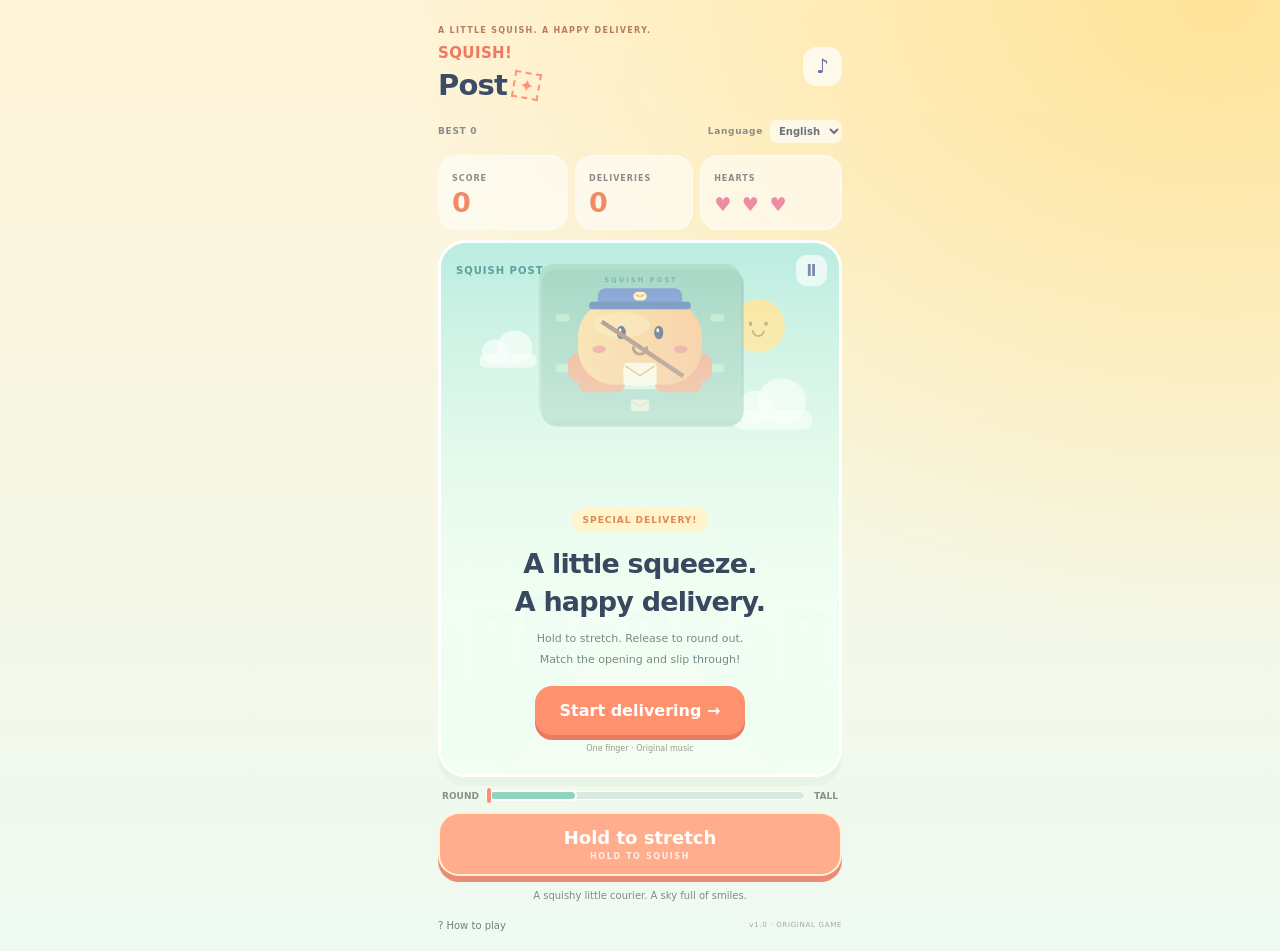
==== index.html @ 7a9efe10 "Create Squish Post with shape matching, original music and mobile controls" ====
<!doctype html><html lang="ja"><meta charset="utf-8"><meta name="viewport" content="width=device-width,initial-scale=1,viewport-fit=cover"><meta name="theme-color" content="#fff4d8"><title>ぷにっと！すきま便 · SQUISH POST</title><link rel="stylesheet" href="style.css?v=1"><body><main><header><div><span class="eyebrow">A LITTLE SQUISH. A HAPPY DELIVERY.</span><h1><small data-t="prefix">ぷにっと！</small><span data-t="title">すきま便</span><span class="stamp">✦</span></h1></div><button id="settings" class="round" aria-label="音の設定 / Sound settings">♪</button></header><div class="utility"><span id="best">BEST 0</span><label>Language <select id="language" aria-label="Language"><option value="ja">日本語</option><option value="en">English</option></select></label></div><section class="hud"><div><small>SCORE</small><strong id="score">0</strong></div><div><small data-t="delivery">おとどけ</small><strong id="delivered">0<em>便</em></strong></div><div><small data-t="hearts">げんき</small><strong id="hearts" class="hearts">♥ ♥ ♥</strong></div></section><section class="stage"><canvas id="game" width="720" height="960" aria-label="長押しで細長く、離すと丸くなる配達員。穴の形に合わせましょう。 / Hold to stretch, release to round out. Match the opening."></canvas><div class="stage-top"><span id="gateLabel">SQUISH POST</span><button id="pause" class="round" aria-label="一時停止 / Pause">Ⅱ</button></div><div id="callout" role="status"></div><div id="welcome"><span class="pill">SPECIAL DELIVERY!</span><h2 data-t="intro">ぷにっと通って、<br>おとどけ！</h2><p data-t="introText">押すと、のっぽ。離すと、まんまる。<br>穴の形に合わせて、ぷにっと通ろう！</p><button id="start" class="primary" data-t="start">しゅっぱつ →</button><small data-t="note">長押しと離すだけ · 音楽つき</small></div></section><div class="meter-wrap"><span data-t="round">まるい</span><div id="meter"><i id="fitRange"></i><b id="needle"></b></div><span data-t="tall">のっぽ</span></div><button id="hold" class="hold" disabled><span id="holdLabel">長押しで、のび〜る</span><small>HOLD TO SQUISH</small></button><p id="hint" role="status"></p><footer><button id="help" data-t="help">? あそび方</button><span>v1.0 · ORIGINAL GAME</span></footer></main><dialog id="dialog"><div id="content"></div><button id="close" class="primary">つづける</button></dialog><script src="engine.js?v=1"></script><script src="music.js?v=1"></script><script src="game.js?v=1"></script></body></html>
---- style.css ----
:root{font-family:ui-rounded,"Hiragino Maru Gothic ProN","Yu Gothic",system-ui,sans-serif;color:#38485e;background:#fff4d8;font-synthesis:none}*{box-sizing:border-box}body{margin:0;background:radial-gradient(ellipse at 95% 0,#ffe499,transparent 48%),linear-gradient(#fff4d8,#eefaf2);min-height:100svh}button,select{font:inherit}button{cursor:pointer;-webkit-tap-highlight-color:transparent}button:focus-visible,select:focus-visible{outline:3px solid #6863df;outline-offset:4px}button:disabled{cursor:default}main{max-width:440px;margin:auto;padding:18px 18px max(12px,env(safe-area-inset-bottom))}header{display:flex;justify-content:space-between;align-items:center;gap:8px}.eyebrow{font-size:8px;font-weight:800;letter-spacing:1.3px;color:#b67e5e}h1{font-size:29px;line-height:1.2;margin:7px 0 12px;letter-spacing:-.8px;display:flex;align-items:center;gap:6px;flex-wrap:wrap}h1 small{display:block;width:100%;font-size:15px;letter-spacing:.4px;color:#ef785f}h1 span[data-t=title]{color:#3d4c66}.stamp{display:inline-grid;place-content:center;border:2px dashed #ff9379;width:27px;height:27px;transform:rotate(10deg);font-size:18px;color:#ff9379}.round{border:0;background:#ffffffb8;width:39px;height:39px;border-radius:14px;color:#65719e;font-weight:900;font-size:20px}.utility{display:flex;align-items:center;justify-content:space-between;font-size:9px;font-weight:800;color:#8a8c8c;letter-spacing:.7px;margin:5px 0 12px}.utility label{display:flex;align-items:center;gap:7px}select{border:0;background:#ffffff9e;border-radius:7px;color:#6d7181;padding:5px;font-size:10px}.hud{display:grid;grid-template-columns:1.1fr 1fr 1.2fr;gap:7px;margin-bottom:10px}.hud>div{border:2px solid #fffaf0;border-radius:18px;background:#ffffff8c;padding:9px 12px}.hud small{font-size:8px;font-weight:900;letter-spacing:1px;color:#8c8b89}.hud strong{display:block;font-size:27px;line-height:1.2;margin-top:2px;color:#f08b66}.hud em{font-size:10px;font-style:normal;margin-left:4px}.hud .hearts{font-size:19px;color:#ee8ca2;margin-top:8px;letter-spacing:2px}.stage{position:relative;border:3px solid #fff;border-radius:28px;overflow:hidden;box-shadow:0 9px 0 #c2e4d73b;isolation:isolate}canvas{display:block;width:100%;height:auto;aspect-ratio:360/480;touch-action:none;user-select:none;-webkit-user-select:none}.stage-top{position:absolute;inset:12px 12px auto 15px;display:flex;align-items:center;justify-content:space-between;pointer-events:none}.stage-top>button{pointer-events:auto;width:31px;height:31px;border-radius:11px;font-size:15px}#gateLabel{font-size:10px;font-weight:900;letter-spacing:1px;color:#3c8d89;max-width:78%}#welcome{position:absolute;inset:0;background:linear-gradient(#d8f8ed20,#f3fff5ef 72%);display:flex;flex-direction:column;justify-content:flex-end;align-items:center;text-align:center;padding:20px 14px 21px}.pill{font-size:9px;font-weight:900;letter-spacing:1px;padding:7px 11px;border-radius:20px;color:#e28655;background:#fff4ca}h2{font-size:27px;line-height:1.4;letter-spacing:-.8px;margin:13px 0 8px}#welcome p{font-size:11px;line-height:1.9;margin:0 0 15px;color:#758b89}#welcome small{font-size:8px;margin-top:9px;color:#9a9b8a}.primary{border:0;background:#ff916f;box-shadow:0 5px 0 #e67c63;color:white;font-weight:900;padding:15px 25px;border-radius:17px;min-height:48px}.primary:active{transform:translateY(2px);box-shadow:0 3px 0 #e67c63}#callout{position:absolute;inset:75px 0 auto;text-align:center;font-size:24px;line-height:1.3;color:#ef785f;font-weight:950;text-shadow:0 2px white;pointer-events:none;opacity:0}#callout small{display:block;font-size:11px;letter-spacing:1px;margin-top:5px}.meter-wrap{display:flex;gap:9px;align-items:center;margin:14px 4px 11px;font-size:9px;font-weight:800;color:#849389}#meter{position:relative;height:9px;flex:1;border-radius:10px;background:#d9e9df;border:1px solid white}#fitRange{position:absolute;inset:-2px auto -2px 0;width:28%;border:2px solid white;border-radius:8px;background:#8ed4bf}#needle{position:absolute;top:-5px;width:6px;height:17px;background:#ff8e76;border:1px solid white;border-radius:4px;left:0;transform:translateX(-50%)}.hold{border:2px solid #fff4db;background:#ffad8d;color:#fff;box-shadow:0 6px 0 #ed8b74;display:block;width:100%;min-height:64px;padding:10px;border-radius:21px;font-size:18px;font-weight:900;touch-action:none;user-select:none;-webkit-user-select:none;-webkit-touch-callout:none}.hold small{display:block;font-size:8px;letter-spacing:1.6px;margin-top:4px;opacity:.8}.hold.pressed{background:#948de4;box-shadow:0 3px 0 #7972bf;transform:translateY(3px)}.hold.fit{background:#69bfa8;box-shadow:0 6px 0 #4eaa93}#hint{text-align:center;font-size:10px;line-height:1.6;color:#7e8c84;min-height:17px;margin:12px 0 7px}footer{display:flex;align-items:center;justify-content:space-between;color:#a6a89a;font-size:7px;letter-spacing:.7px}footer button{background:none;border:0;padding:8px 0;color:#70817d;font-size:10px}dialog{border:3px solid white;border-radius:27px;background:#fff7df;padding:25px;max-width:min(90vw,370px);color:#43536b;text-align:center;box-shadow:0 20px 70px #43536b44}dialog::backdrop{background:#52766d55;backdrop-filter:blur(5px)}dialog h2{font-size:24px}dialog p{font-size:12px;line-height:1.9}.setting{display:flex;justify-content:space-between;align-items:center;font-size:14px;font-weight:800;padding:15px 2px}.setting input{width:23px;height:23px;accent-color:#ff916f}.result-score{font-size:68px;font-weight:950;color:#f28c66;line-height:1.2}.result-grid{display:flex;gap:10px;justify-content:center;margin:16px 0 22px;font-size:10px;color:#7e8c84}.result-grid strong{display:block;font-size:23px;color:#6da99f}dialog>.primary{width:100%;margin-top:10px}[hidden]{display:none!important}@media(max-height:820px) and (orientation:portrait){main{padding-top:12px}.eyebrow{font-size:7px}h1{font-size:25px;margin:4px 0 8px}h1 small{font-size:12px}.utility{margin-bottom:8px}.hud>div{padding:7px 11px}.hud strong{font-size:24px}.stage{width:min(100%,calc((100svh - 385px)*360/480));margin-inline:auto}#welcome{padding:12px}#welcome h2{font-size:22px;margin:9px 0}#welcome p{font-size:10px;margin-bottom:11px}#welcome .primary{padding:12px 18px;font-size:12px}.pill{font-size:7px;padding:5px 8px}.meter-wrap{margin:11px 4px 9px}.hold{min-height:59px;font-size:16px}}@media(max-height:650px) and (orientation:portrait){.stage{width:min(100%,calc((100svh - 350px)*360/480))}.hud{margin-bottom:7px}.hud>div{padding:5px 10px}.hud strong{font-size:21px}#welcome .pill,#welcome small{display:none}#welcome h2{font-size:18px;margin:5px}#welcome p{font-size:8px;margin-bottom:8px}.hold{min-height:53px}#hint{margin:10px 0 2px}.stage-top{inset:7px}#gateLabel{font-size:8px}}@media(prefers-reduced-motion:reduce){*{scroll-behavior:auto!important}}

@media(max-height:820px) and (orientation:portrait){#welcome .pill{display:none}}

@media(max-height:650px) and (orientation:portrait){.eyebrow{display:none}main{padding-top:9px}h1{font-size:22px;margin:3px 0 7px}h1 small{font-size:11px}.utility{margin:3px 0 7px}.hud .hearts{font-size:14px;letter-spacing:0;margin-top:6px}.stage{width:min(100%,calc((100svh - 320px)*360/480))}#welcome h2{font-size:15px;line-height:1.4}#welcome .primary{font-size:11px;padding:10px 12px;min-height:40px}#welcome p{font-size:8px;line-height:1.6}.stage-top #gateLabel{font-size:7px}.stage:has(#welcome:not([hidden])) #gateLabel{visibility:hidden}}
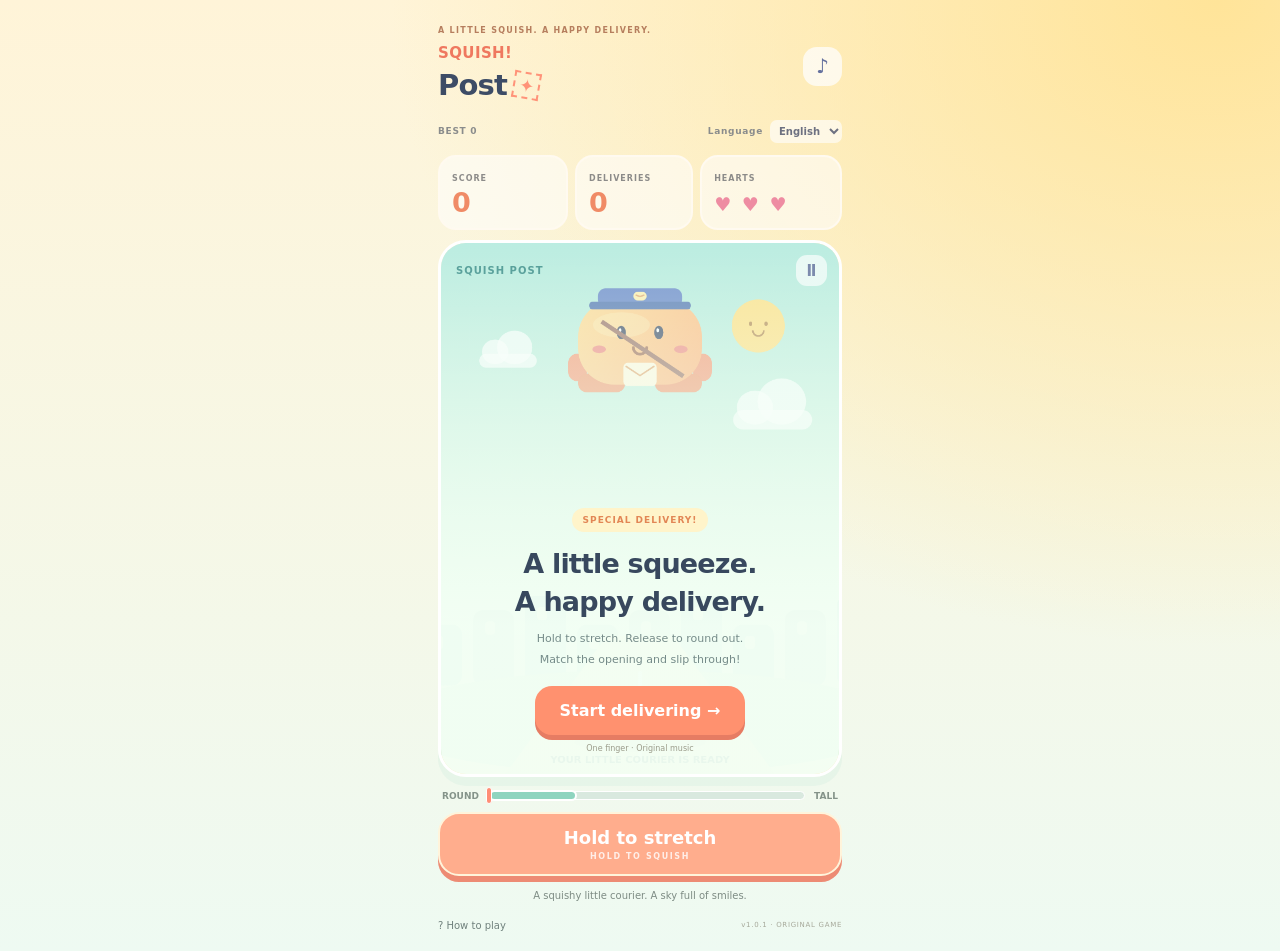
==== commit a2c6c5a9: "Make openings clear and separate from the courier" ====
--- a/index.html
+++ b/index.html
@@ -1 +1 @@
-<!doctype html><html lang="ja"><meta charset="utf-8"><meta name="viewport" content="width=device-width,initial-scale=1,viewport-fit=cover"><meta name="theme-color" content="#fff4d8"><title>ぷにっと！すきま便 · SQUISH POST</title><link rel="stylesheet" href="style.css?v=1"><body><main><header><div><span class="eyebrow">A LITTLE SQUISH. A HAPPY DELIVERY.</span><h1><small data-t="prefix">ぷにっと！</small><span data-t="title">すきま便</span><span class="stamp">✦</span></h1></div><button id="settings" class="round" aria-label="音の設定 / Sound settings">♪</button></header><div class="utility"><span id="best">BEST 0</span><label>Language <select id="language" aria-label="Language"><option value="ja">日本語</option><option value="en">English</option></select></label></div><section class="hud"><div><small>SCORE</small><strong id="score">0</strong></div><div><small data-t="delivery">おとどけ</small><strong id="delivered">0<em>便</em></strong></div><div><small data-t="hearts">げんき</small><strong id="hearts" class="hearts">♥ ♥ ♥</strong></div></section><section class="stage"><canvas id="game" width="720" height="960" aria-label="長押しで細長く、離すと丸くなる配達員。穴の形に合わせましょう。 / Hold to stretch, release to round out. Match the opening."></canvas><div class="stage-top"><span id="gateLabel">SQUISH POST</span><button id="pause" class="round" aria-label="一時停止 / Pause">Ⅱ</button></div><div id="callout" role="status"></div><div id="welcome"><span class="pill">SPECIAL DELIVERY!</span><h2 data-t="intro">ぷにっと通って、<br>おとどけ！</h2><p data-t="introText">押すと、のっぽ。離すと、まんまる。<br>穴の形に合わせて、ぷにっと通ろう！</p><button id="start" class="primary" data-t="start">しゅっぱつ →</button><small data-t="note">長押しと離すだけ · 音楽つき</small></div></section><div class="meter-wrap"><span data-t="round">まるい</span><div id="meter"><i id="fitRange"></i><b id="needle"></b></div><span data-t="tall">のっぽ</span></div><button id="hold" class="hold" disabled><span id="holdLabel">長押しで、のび〜る</span><small>HOLD TO SQUISH</small></button><p id="hint" role="status"></p><footer><button id="help" data-t="help">? あそび方</button><span>v1.0 · ORIGINAL GAME</span></footer></main><dialog id="dialog"><div id="content"></div><button id="close" class="primary">つづける</button></dialog><script src="engine.js?v=1"></script><script src="music.js?v=1"></script><script src="game.js?v=1"></script></body></html>
+<!doctype html><html lang="ja"><meta charset="utf-8"><meta name="viewport" content="width=device-width,initial-scale=1,viewport-fit=cover"><meta name="theme-color" content="#fff4d8"><title>ぷにっと！すきま便 · SQUISH POST</title><link rel="stylesheet" href="style.css?v=1.0.1"><body><main><header><div><span class="eyebrow">A LITTLE SQUISH. A HAPPY DELIVERY.</span><h1><small data-t="prefix">ぷにっと！</small><span data-t="title">すきま便</span><span class="stamp">✦</span></h1></div><button id="settings" class="round" aria-label="音の設定 / Sound settings">♪</button></header><div class="utility"><span id="best">BEST 0</span><label>Language <select id="language" aria-label="Language"><option value="ja">日本語</option><option value="en">English</option></select></label></div><section class="hud"><div><small>SCORE</small><strong id="score">0</strong></div><div><small data-t="delivery">おとどけ</small><strong id="delivered">0<em>便</em></strong></div><div><small data-t="hearts">げんき</small><strong id="hearts" class="hearts">♥ ♥ ♥</strong></div></section><section class="stage"><canvas id="game" width="720" height="960" aria-label="長押しで細長く、離すと丸くなる配達員。穴の形に合わせましょう。 / Hold to stretch, release to round out. Match the opening."></canvas><div class="stage-top"><span id="gateLabel">SQUISH POST</span><button id="pause" class="round" aria-label="一時停止 / Pause">Ⅱ</button></div><div id="callout" role="status"></div><div id="welcome"><span class="pill">SPECIAL DELIVERY!</span><h2 data-t="intro">ぷにっと通って、<br>おとどけ！</h2><p data-t="introText">押すと、のっぽ。離すと、まんまる。<br>穴の形に合わせて、ぷにっと通ろう！</p><button id="start" class="primary" data-t="start">しゅっぱつ →</button><small data-t="note">長押しと離すだけ · 音楽つき</small></div></section><div class="meter-wrap"><span data-t="round">まるい</span><div id="meter"><i id="fitRange"></i><b id="needle"></b></div><span data-t="tall">のっぽ</span></div><button id="hold" class="hold" disabled><span id="holdLabel">長押しで、のび〜る</span><small>HOLD TO SQUISH</small></button><p id="hint" role="status"></p><footer><button id="help" data-t="help">? あそび方</button><span>v1.0.1 · ORIGINAL GAME</span></footer></main><dialog id="dialog"><div id="content"></div><button id="close" class="primary">つづける</button></dialog><script src="engine.js?v=1.0.1"></script><script src="music.js?v=1.0.1"></script><script src="game.js?v=1.0.1"></script></body></html>
--- a/style.css
+++ b/style.css
@@ -3,3 +3,6 @@
 @media(max-height:820px) and (orientation:portrait){#welcome .pill{display:none}}
 
 @media(max-height:650px) and (orientation:portrait){.eyebrow{display:none}main{padding-top:9px}h1{font-size:22px;margin:3px 0 7px}h1 small{font-size:11px}.utility{margin:3px 0 7px}.hud .hearts{font-size:14px;letter-spacing:0;margin-top:6px}.stage{width:min(100%,calc((100svh - 320px)*360/480))}#welcome h2{font-size:15px;line-height:1.4}#welcome .primary{font-size:11px;padding:10px 12px;min-height:40px}#welcome p{font-size:8px;line-height:1.6}.stage-top #gateLabel{font-size:7px}.stage:has(#welcome:not([hidden])) #gateLabel{visibility:hidden}}
+
+#callout{inset:auto 0 137px;font-size:18px}#callout small{font-size:9px}
+@media(max-height:650px) and (orientation:portrait){.stage-top{inset:7px 7px auto}}
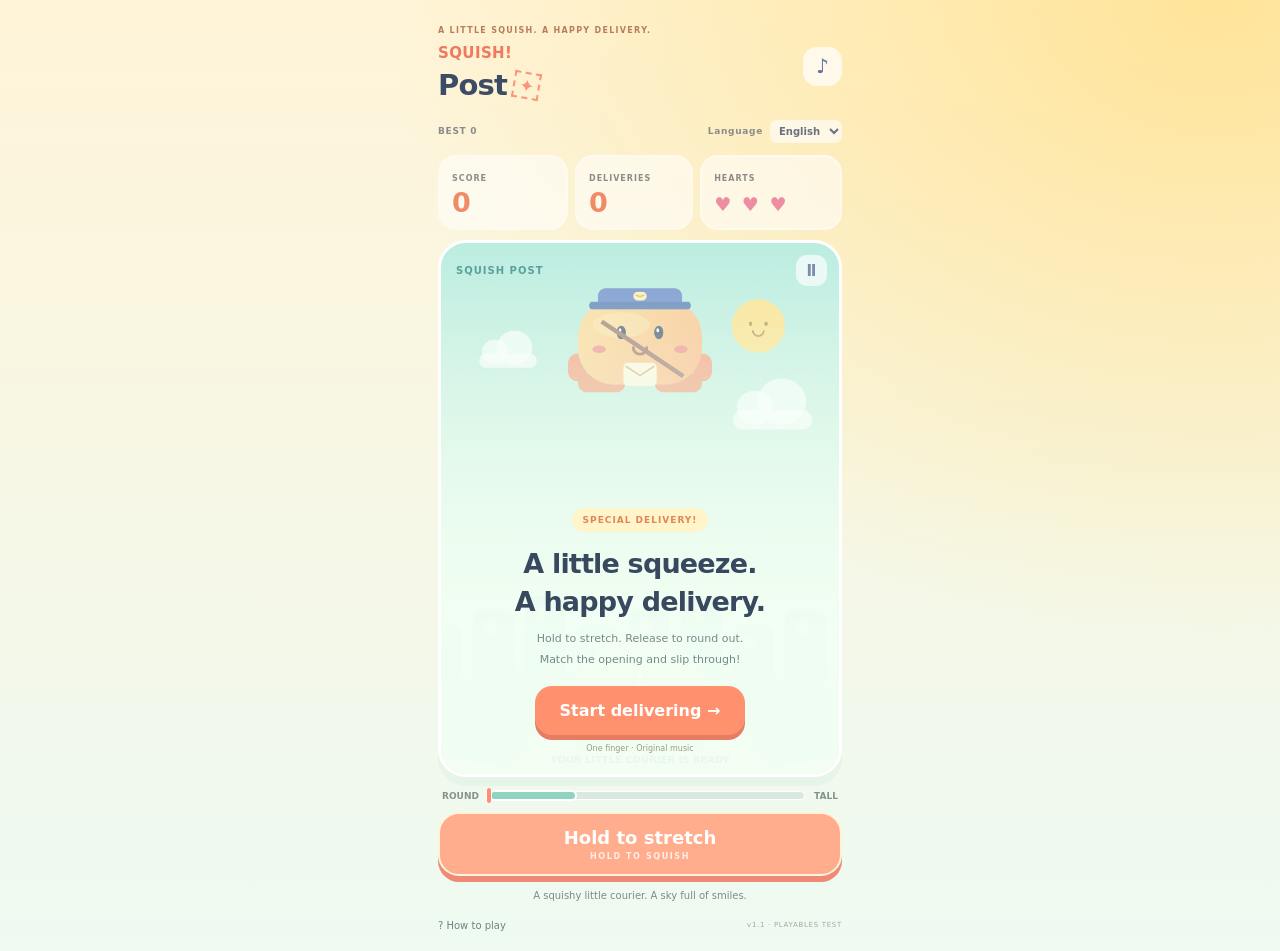
==== commit 1c881e0c: "Prepare Squish Post v1.1 for YouTube Playables" ====
--- a/index.html
+++ b/index.html
@@ -1 +1 @@
-<!doctype html><html lang="ja"><meta charset="utf-8"><meta name="viewport" content="width=device-width,initial-scale=1,viewport-fit=cover"><meta name="theme-color" content="#fff4d8"><title>ぷにっと！すきま便 · SQUISH POST</title><link rel="stylesheet" href="style.css?v=1.0.1"><body><main><header><div><span class="eyebrow">A LITTLE SQUISH. A HAPPY DELIVERY.</span><h1><small data-t="prefix">ぷにっと！</small><span data-t="title">すきま便</span><span class="stamp">✦</span></h1></div><button id="settings" class="round" aria-label="音の設定 / Sound settings">♪</button></header><div class="utility"><span id="best">BEST 0</span><label>Language <select id="language" aria-label="Language"><option value="ja">日本語</option><option value="en">English</option></select></label></div><section class="hud"><div><small>SCORE</small><strong id="score">0</strong></div><div><small data-t="delivery">おとどけ</small><strong id="delivered">0<em>便</em></strong></div><div><small data-t="hearts">げんき</small><strong id="hearts" class="hearts">♥ ♥ ♥</strong></div></section><section class="stage"><canvas id="game" width="720" height="960" aria-label="長押しで細長く、離すと丸くなる配達員。穴の形に合わせましょう。 / Hold to stretch, release to round out. Match the opening."></canvas><div class="stage-top"><span id="gateLabel">SQUISH POST</span><button id="pause" class="round" aria-label="一時停止 / Pause">Ⅱ</button></div><div id="callout" role="status"></div><div id="welcome"><span class="pill">SPECIAL DELIVERY!</span><h2 data-t="intro">ぷにっと通って、<br>おとどけ！</h2><p data-t="introText">押すと、のっぽ。離すと、まんまる。<br>穴の形に合わせて、ぷにっと通ろう！</p><button id="start" class="primary" data-t="start">しゅっぱつ →</button><small data-t="note">長押しと離すだけ · 音楽つき</small></div></section><div class="meter-wrap"><span data-t="round">まるい</span><div id="meter"><i id="fitRange"></i><b id="needle"></b></div><span data-t="tall">のっぽ</span></div><button id="hold" class="hold" disabled><span id="holdLabel">長押しで、のび〜る</span><small>HOLD TO SQUISH</small></button><p id="hint" role="status"></p><footer><button id="help" data-t="help">? あそび方</button><span>v1.0.1 · ORIGINAL GAME</span></footer></main><dialog id="dialog"><div id="content"></div><button id="close" class="primary">つづける</button></dialog><script src="engine.js?v=1.0.1"></script><script src="music.js?v=1.0.1"></script><script src="game.js?v=1.0.1"></script></body></html>
+<!doctype html><html lang="ja"><meta charset="utf-8"><meta name="viewport" content="width=device-width,initial-scale=1,viewport-fit=cover"><meta name="theme-color" content="#fff4d8"><title>ぷにっと！すきま便 · SQUISH POST</title><link rel="stylesheet" href="style.css?v=sdk1"><body><section id="startup" role="status"><h2>SQUISH POST</h2><p id="loadText">配達を準備しています… / Loading…</p><button id="retryLoad" hidden>Retry</button></section><main inert><header><div><span class="eyebrow">A LITTLE SQUISH. A HAPPY DELIVERY.</span><h1><small data-t="prefix">ぷにっと！</small><span data-t="title">すきま便</span><span class="stamp">✦</span></h1></div><button id="settings" class="round" aria-label="音の設定 / Sound settings">♪</button></header><div class="utility"><span id="best">BEST 0</span><label>Language <select id="language" aria-label="Language"><option value="ja">日本語</option><option value="en">English</option></select></label></div><section class="hud"><div><small>SCORE</small><strong id="score">0</strong></div><div><small data-t="delivery">おとどけ</small><strong id="delivered">0<em>便</em></strong></div><div><small data-t="hearts">げんき</small><strong id="hearts" class="hearts">♥ ♥ ♥</strong></div></section><section class="stage"><canvas id="game" width="720" height="960" aria-label="長押しで細長く、離すと丸くなる配達員。穴の形に合わせましょう。 / Hold to stretch, release to round out. Match the opening."></canvas><div class="stage-top"><span id="gateLabel">SQUISH POST</span><button id="pause" class="round" aria-label="一時停止 / Pause">Ⅱ</button></div><div id="callout" role="status"></div><div id="welcome"><span class="pill">SPECIAL DELIVERY!</span><h2 data-t="intro">ぷにっと通って、<br>おとどけ！</h2><p data-t="introText">押すと、のっぽ。離すと、まんまる。<br>穴の形に合わせて、ぷにっと通ろう！</p><button id="start" class="primary" data-t="start">しゅっぱつ →</button><small data-t="note">長押しと離すだけ · 音楽つき</small></div></section><div class="meter-wrap"><span data-t="round">まるい</span><div id="meter"><i id="fitRange"></i><b id="needle"></b></div><span data-t="tall">のっぽ</span></div><button id="hold" class="hold" disabled><span id="holdLabel">長押しで、のび〜る</span><small>HOLD TO SQUISH</small></button><p id="hint" role="status"></p><footer><button id="help" data-t="help">? あそび方</button><span>v1.1 · PLAYABLES TEST</span></footer></main><dialog id="dialog"><div id="content"></div><button id="close" class="primary">つづける</button></dialog><script src="https://www.youtube.com/game_api/v1"></script><script src="host.js?v=sdk1"></script><script src="engine.js?v=sdk1"></script><script src="music.js?v=sdk1"></script><script src="game.js?v=sdk1"></script></body></html>
--- a/style.css
+++ b/style.css
@@ -6,3 +6,5 @@
 
 #callout{inset:auto 0 137px;font-size:18px}#callout small{font-size:9px}
 @media(max-height:650px) and (orientation:portrait){.stage-top{inset:7px 7px auto}}
+
+#startup{position:fixed;inset:0;z-index:40;background:#fff4d8;display:grid;place-content:center;text-align:center;padding:24px}#retryLoad{border:0;border-radius:16px;padding:16px;background:#ffad8d;font:inherit}
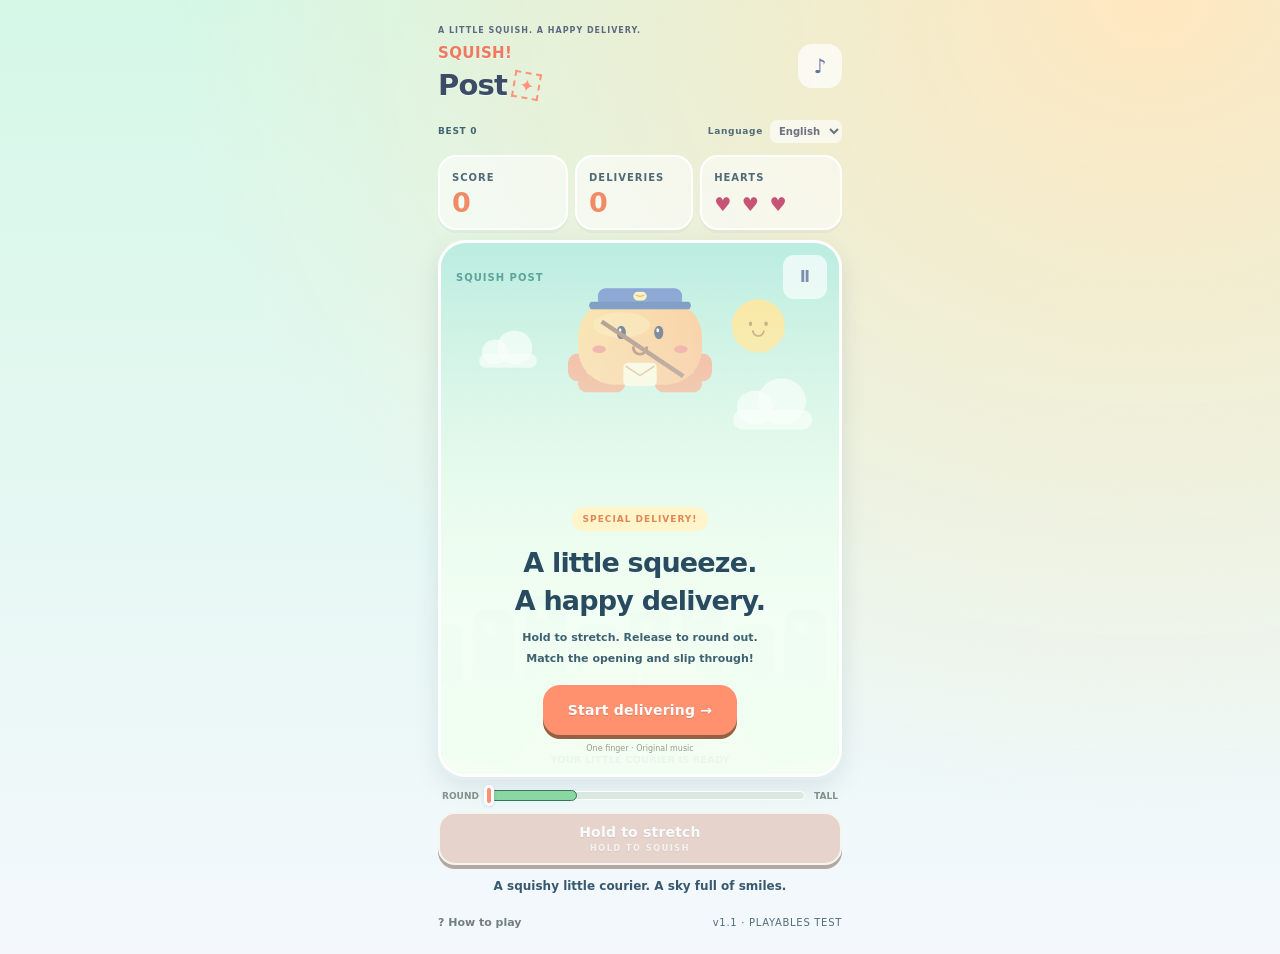
==== commit d02f1e27: "Improve touch clarity, visual guidance and replay goals" ====
--- a/index.html
+++ b/index.html
@@ -1 +1 @@
-<!doctype html><html lang="ja"><meta charset="utf-8"><meta name="viewport" content="width=device-width,initial-scale=1,viewport-fit=cover"><meta name="theme-color" content="#fff4d8"><title>ぷにっと！すきま便 · SQUISH POST</title><link rel="stylesheet" href="style.css?v=sdk1"><body><section id="startup" role="status"><h2>SQUISH POST</h2><p id="loadText">配達を準備しています… / Loading…</p><button id="retryLoad" hidden>Retry</button></section><main inert><header><div><span class="eyebrow">A LITTLE SQUISH. A HAPPY DELIVERY.</span><h1><small data-t="prefix">ぷにっと！</small><span data-t="title">すきま便</span><span class="stamp">✦</span></h1></div><button id="settings" class="round" aria-label="音の設定 / Sound settings">♪</button></header><div class="utility"><span id="best">BEST 0</span><label>Language <select id="language" aria-label="Language"><option value="ja">日本語</option><option value="en">English</option></select></label></div><section class="hud"><div><small>SCORE</small><strong id="score">0</strong></div><div><small data-t="delivery">おとどけ</small><strong id="delivered">0<em>便</em></strong></div><div><small data-t="hearts">げんき</small><strong id="hearts" class="hearts">♥ ♥ ♥</strong></div></section><section class="stage"><canvas id="game" width="720" height="960" aria-label="長押しで細長く、離すと丸くなる配達員。穴の形に合わせましょう。 / Hold to stretch, release to round out. Match the opening."></canvas><div class="stage-top"><span id="gateLabel">SQUISH POST</span><button id="pause" class="round" aria-label="一時停止 / Pause">Ⅱ</button></div><div id="callout" role="status"></div><div id="welcome"><span class="pill">SPECIAL DELIVERY!</span><h2 data-t="intro">ぷにっと通って、<br>おとどけ！</h2><p data-t="introText">押すと、のっぽ。離すと、まんまる。<br>穴の形に合わせて、ぷにっと通ろう！</p><button id="start" class="primary" data-t="start">しゅっぱつ →</button><small data-t="note">長押しと離すだけ · 音楽つき</small></div></section><div class="meter-wrap"><span data-t="round">まるい</span><div id="meter"><i id="fitRange"></i><b id="needle"></b></div><span data-t="tall">のっぽ</span></div><button id="hold" class="hold" disabled><span id="holdLabel">長押しで、のび〜る</span><small>HOLD TO SQUISH</small></button><p id="hint" role="status"></p><footer><button id="help" data-t="help">? あそび方</button><span>v1.1 · PLAYABLES TEST</span></footer></main><dialog id="dialog"><div id="content"></div><button id="close" class="primary">つづける</button></dialog><script src="https://www.youtube.com/game_api/v1"></script><script src="host.js?v=sdk1"></script><script src="engine.js?v=sdk1"></script><script src="music.js?v=sdk1"></script><script src="game.js?v=sdk1"></script></body></html>
+<!doctype html><html lang="ja"><meta charset="utf-8"><meta name="viewport" content="width=device-width,initial-scale=1,viewport-fit=cover"><meta name="theme-color" content="#fff4d8"><title>ぷにっと！すきま便 · SQUISH POST</title><link rel="stylesheet" href="style.css?v=sdk1"><link rel="stylesheet" href="quality.css?v=quality1"><body data-quality="1"><section id="startup" role="status"><h2>SQUISH POST</h2><p id="loadText">配達を準備しています… / Loading…</p><button id="retryLoad" hidden>Retry</button></section><main inert><header><div><span class="eyebrow">A LITTLE SQUISH. A HAPPY DELIVERY.</span><h1><small data-t="prefix">ぷにっと！</small><span data-t="title">すきま便</span><span class="stamp">✦</span></h1></div><button id="settings" class="round" aria-label="音の設定 / Sound settings">♪</button></header><div class="utility"><span id="best">BEST 0</span><label>Language <select id="language" aria-label="Language"><option value="ja">日本語</option><option value="en">English</option></select></label></div><section class="hud"><div><small>SCORE</small><strong id="score">0</strong></div><div><small data-t="delivery">おとどけ</small><strong id="delivered">0<em>便</em></strong></div><div><small data-t="hearts">げんき</small><strong id="hearts" class="hearts">♥ ♥ ♥</strong></div></section><section class="stage"><canvas id="game" width="720" height="960" aria-label="長押しで細長く、離すと丸くなる配達員。穴の形に合わせましょう。 / Hold to stretch, release to round out. Match the opening."></canvas><div class="stage-top"><span id="gateLabel">SQUISH POST</span><button id="pause" class="round" aria-label="一時停止 / Pause">Ⅱ</button></div><div id="callout" role="status"></div><div id="welcome"><span class="pill">SPECIAL DELIVERY!</span><h2 data-t="intro">ぷにっと通って、<br>おとどけ！</h2><p data-t="introText">押すと、のっぽ。離すと、まんまる。<br>穴の形に合わせて、ぷにっと通ろう！</p><button id="start" class="primary" data-t="start">しゅっぱつ →</button><small data-t="note">長押しと離すだけ · 音楽つき</small></div></section><div class="meter-wrap"><span data-t="round">まるい</span><div id="meter"><i id="fitRange"></i><b id="needle"></b></div><span data-t="tall">のっぽ</span></div><button id="hold" class="hold" disabled><span id="holdLabel">長押しで、のび〜る</span><small>HOLD TO SQUISH</small></button><p id="hint" role="status"></p><footer><button id="help" data-t="help">? あそび方</button><span>v1.1 · PLAYABLES TEST</span></footer></main><dialog id="dialog"><div id="content"></div><button id="close" class="primary">つづける</button></dialog><script src="https://www.youtube.com/game_api/v1"></script><script src="host.js?v=sdk1"></script><script src="engine.js?v=sdk1"></script><script src="music.js?v=sdk1"></script><script src="game.js?v=quality1"></script></body></html>
--- a/quality.css
+++ b/quality.css
@@ -0,0 +1,5 @@
+:root{--quality-accent:#b76b43;--quality-sky:#d5f8e7;--quality-warm:#ffe7c0}
+/* Quality pass: contrast, hierarchy, touch affordances. No new timers or SDK hooks. */
+body{background:radial-gradient(ellipse at 90% 0,var(--quality-warm),transparent 60%),linear-gradient(var(--quality-sky),#f4f8fd);color:#2d405a}main{filter:none}header h1,h1{color:#253e5a;text-shadow:0 1px #fff9}header{gap:12px}.eyebrow{color:#5c6980;font-weight:850;letter-spacing:1px}button,select{font-weight:750}button{transition:transform .1s,box-shadow .1s,filter .1s}button:not(:disabled):active{transform:translateY(2px) scale(.98);filter:brightness(.97)}button:focus-visible,select:focus-visible,input:focus-visible{outline:3px solid var(--quality-accent);outline-offset:3px}button:disabled{cursor:default;filter:saturate(.5);opacity:.55}button.primary,.primary,#jump,#drop,#hold,#bite,#walk{min-height:50px;font-size:14px;letter-spacing:.2px;border-radius:17px;box-shadow:0 4px 0 color-mix(in srgb,var(--quality-accent) 75%,#294151);text-shadow:0 1px #0002}#message,#hint,.hint,.instruction,.gesture-note{color:#385970;font-size:12px;line-height:1.55;font-weight:700}#message,#hint{font-variant-numeric:tabular-nums}.utility,.language-row,footer{color:#526b7b}footer{font-size:10px}footer button{min-height:40px;font-size:11px}dialog{border-color:#fff;background:#fffdf1;box-shadow:0 20px 70px #25385842}dialog h2{color:#2f465e}dialog p{color:#476174;line-height:1.75}.next-goal{padding:10px 13px;border:1px solid #d0dfda;border-radius:12px;background:#edf7eb;color:#325c52!important;font-size:13px!important;font-weight:800}.stage,#field,.board-wrap{box-shadow:0 10px 24px #3b657422,0 3px 0 #fff8}.stage,.field{border-color:#fff}.hud small,.scoreboard small,.stat small{color:#516a77;font-size:10px}.hud strong,.scoreboard strong{font-variant-numeric:tabular-nums}.controls button,[data-dir]{min-height:48px}#powerWord,#echoText,#gateText{color:#3a566b;font-weight:850}#power .sweet,#sweet{background:#ffdb5e;border:2px solid #b6811c}#sun{min-width:48px;min-height:48px}input[type=range]{min-height:42px;accent-color:var(--quality-accent)}.cell.can-place:not(.filled)::after{content:'';position:absolute;width:5px;height:5px;border-radius:50%;background:#365f9bb0;left:calc(50% - 2.5px);top:calc(50% - 2.5px);pointer-events:none}.cell{position:relative}.cell.preview{outline:2px solid #fff;outline-offset:-3px;filter:brightness(1.12)}.cell.line-hint{box-shadow:inset 0 0 0 3px #fff3aa,0 0 12px #ffce5a}.piece.selected{outline:3px solid #6077c8;outline-offset:2px}.piece.blocked{opacity:.6}#pace{font-size:10px;background:#244456eb;color:#fff8dc}#toast,#callout{font-weight:950}#welcome p,#coverText,#intro p{color:#3e6272;font-weight:650}#welcome h2,#coverTitle{color:#294b60}#needle{box-shadow:0 0 0 2px #fff,0 1px 5px #26394f66}#fitRange{background:#89d7a3;border:1px solid #367657}.hearts{color:#c65575!important}.hud>div,.scoreboard>div{border-color:#fff;box-shadow:0 3px 0 #7797a214}button.round,button.icon,#settings,#sound,#pause{min-height:44px;min-width:44px}#best,.best{color:#426475;font-weight:850}
+@media(max-height:650px) and (orientation:portrait){#message,#hint,.hint,.instruction,.gesture-note{font-size:10px}.eyebrow{font-size:8px}.primary,button.primary,#jump,#drop,#hold,#bite,#walk{min-height:48px;font-size:12px}footer{font-size:8px}footer button{min-height:32px}.hud small,.scoreboard small{font-size:9px}.controls{gap:6px;margin-top:8px}.controls button{min-height:44px}.stage-top #pause{min-height:36px;min-width:36px}#pace{font-size:8px}}
+@media(prefers-reduced-motion:reduce){*,*::before,*::after{animation:none!important;transition:none!important;scroll-behavior:auto!important}}
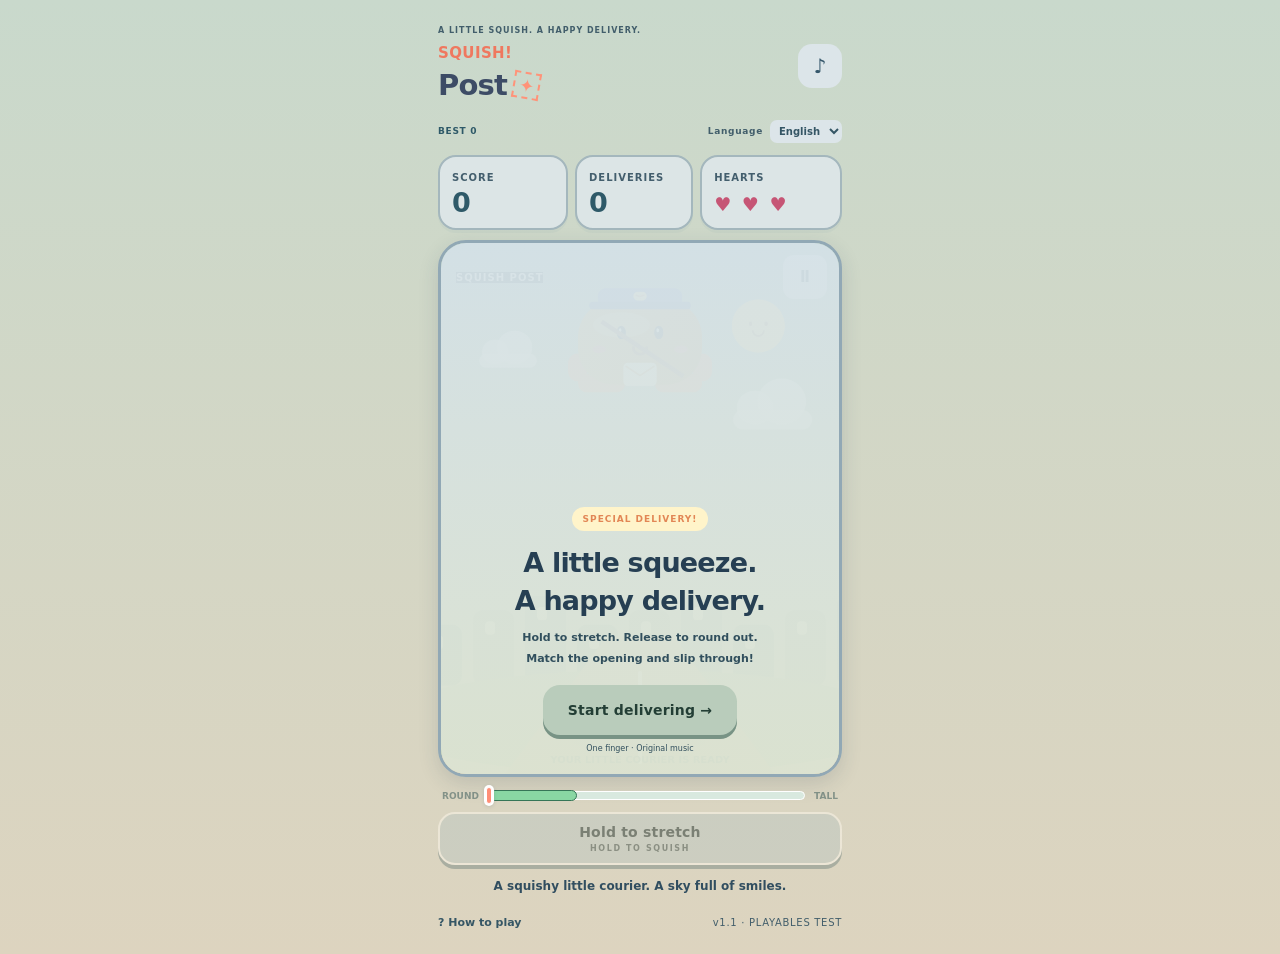
==== commit df861d38: "Improve readability with calmer colors and contrast" ====
--- a/index.html
+++ b/index.html
@@ -1 +1 @@
-<!doctype html><html lang="ja"><meta charset="utf-8"><meta name="viewport" content="width=device-width,initial-scale=1,viewport-fit=cover"><meta name="theme-color" content="#fff4d8"><title>ぷにっと！すきま便 · SQUISH POST</title><link rel="stylesheet" href="style.css?v=sdk1"><link rel="stylesheet" href="quality.css?v=quality1"><body data-quality="1"><section id="startup" role="status"><h2>SQUISH POST</h2><p id="loadText">配達を準備しています… / Loading…</p><button id="retryLoad" hidden>Retry</button></section><main inert><header><div><span class="eyebrow">A LITTLE SQUISH. A HAPPY DELIVERY.</span><h1><small data-t="prefix">ぷにっと！</small><span data-t="title">すきま便</span><span class="stamp">✦</span></h1></div><button id="settings" class="round" aria-label="音の設定 / Sound settings">♪</button></header><div class="utility"><span id="best">BEST 0</span><label>Language <select id="language" aria-label="Language"><option value="ja">日本語</option><option value="en">English</option></select></label></div><section class="hud"><div><small>SCORE</small><strong id="score">0</strong></div><div><small data-t="delivery">おとどけ</small><strong id="delivered">0<em>便</em></strong></div><div><small data-t="hearts">げんき</small><strong id="hearts" class="hearts">♥ ♥ ♥</strong></div></section><section class="stage"><canvas id="game" width="720" height="960" aria-label="長押しで細長く、離すと丸くなる配達員。穴の形に合わせましょう。 / Hold to stretch, release to round out. Match the opening."></canvas><div class="stage-top"><span id="gateLabel">SQUISH POST</span><button id="pause" class="round" aria-label="一時停止 / Pause">Ⅱ</button></div><div id="callout" role="status"></div><div id="welcome"><span class="pill">SPECIAL DELIVERY!</span><h2 data-t="intro">ぷにっと通って、<br>おとどけ！</h2><p data-t="introText">押すと、のっぽ。離すと、まんまる。<br>穴の形に合わせて、ぷにっと通ろう！</p><button id="start" class="primary" data-t="start">しゅっぱつ →</button><small data-t="note">長押しと離すだけ · 音楽つき</small></div></section><div class="meter-wrap"><span data-t="round">まるい</span><div id="meter"><i id="fitRange"></i><b id="needle"></b></div><span data-t="tall">のっぽ</span></div><button id="hold" class="hold" disabled><span id="holdLabel">長押しで、のび〜る</span><small>HOLD TO SQUISH</small></button><p id="hint" role="status"></p><footer><button id="help" data-t="help">? あそび方</button><span>v1.1 · PLAYABLES TEST</span></footer></main><dialog id="dialog"><div id="content"></div><button id="close" class="primary">つづける</button></dialog><script src="https://www.youtube.com/game_api/v1"></script><script src="host.js?v=sdk1"></script><script src="engine.js?v=sdk1"></script><script src="music.js?v=sdk1"></script><script src="game.js?v=quality1"></script></body></html>
+<!doctype html><html lang="ja"><meta charset="utf-8"><meta name="viewport" content="width=device-width,initial-scale=1,viewport-fit=cover"><meta name="theme-color" content="#fff4d8"><title>ぷにっと！すきま便 · SQUISH POST</title><link rel="stylesheet" href="style.css?v=sdk1"><link rel="stylesheet" href="quality.css?v=readability1"><body data-quality="1"><section id="startup" role="status"><h2>SQUISH POST</h2><p id="loadText">配達を準備しています… / Loading…</p><button id="retryLoad" hidden>Retry</button></section><main inert><header><div><span class="eyebrow">A LITTLE SQUISH. A HAPPY DELIVERY.</span><h1><small data-t="prefix">ぷにっと！</small><span data-t="title">すきま便</span><span class="stamp">✦</span></h1></div><button id="settings" class="round" aria-label="音の設定 / Sound settings">♪</button></header><div class="utility"><span id="best">BEST 0</span><label>Language <select id="language" aria-label="Language"><option value="ja">日本語</option><option value="en">English</option></select></label></div><section class="hud"><div><small>SCORE</small><strong id="score">0</strong></div><div><small data-t="delivery">おとどけ</small><strong id="delivered">0<em>便</em></strong></div><div><small data-t="hearts">げんき</small><strong id="hearts" class="hearts">♥ ♥ ♥</strong></div></section><section class="stage"><canvas id="game" width="720" height="960" aria-label="長押しで細長く、離すと丸くなる配達員。穴の形に合わせましょう。 / Hold to stretch, release to round out. Match the opening."></canvas><div class="stage-top"><span id="gateLabel">SQUISH POST</span><button id="pause" class="round" aria-label="一時停止 / Pause">Ⅱ</button></div><div id="callout" role="status"></div><div id="welcome"><span class="pill">SPECIAL DELIVERY!</span><h2 data-t="intro">ぷにっと通って、<br>おとどけ！</h2><p data-t="introText">押すと、のっぽ。離すと、まんまる。<br>穴の形に合わせて、ぷにっと通ろう！</p><button id="start" class="primary" data-t="start">しゅっぱつ →</button><small data-t="note">長押しと離すだけ · 音楽つき</small></div></section><div class="meter-wrap"><span data-t="round">まるい</span><div id="meter"><i id="fitRange"></i><b id="needle"></b></div><span data-t="tall">のっぽ</span></div><button id="hold" class="hold" disabled><span id="holdLabel">長押しで、のび〜る</span><small>HOLD TO SQUISH</small></button><p id="hint" role="status"></p><footer><button id="help" data-t="help">? あそび方</button><span>v1.1 · PLAYABLES TEST</span></footer></main><dialog id="dialog"><div id="content"></div><button id="close" class="primary">つづける</button></dialog><script src="https://www.youtube.com/game_api/v1"></script><script src="host.js?v=sdk1"></script><script src="engine.js?v=sdk1"></script><script src="music.js?v=sdk1"></script><script src="game.js?v=readability1"></script></body></html>
--- a/quality.css
+++ b/quality.css
@@ -3,3 +3,34 @@
 body{background:radial-gradient(ellipse at 90% 0,var(--quality-warm),transparent 60%),linear-gradient(var(--quality-sky),#f4f8fd);color:#2d405a}main{filter:none}header h1,h1{color:#253e5a;text-shadow:0 1px #fff9}header{gap:12px}.eyebrow{color:#5c6980;font-weight:850;letter-spacing:1px}button,select{font-weight:750}button{transition:transform .1s,box-shadow .1s,filter .1s}button:not(:disabled):active{transform:translateY(2px) scale(.98);filter:brightness(.97)}button:focus-visible,select:focus-visible,input:focus-visible{outline:3px solid var(--quality-accent);outline-offset:3px}button:disabled{cursor:default;filter:saturate(.5);opacity:.55}button.primary,.primary,#jump,#drop,#hold,#bite,#walk{min-height:50px;font-size:14px;letter-spacing:.2px;border-radius:17px;box-shadow:0 4px 0 color-mix(in srgb,var(--quality-accent) 75%,#294151);text-shadow:0 1px #0002}#message,#hint,.hint,.instruction,.gesture-note{color:#385970;font-size:12px;line-height:1.55;font-weight:700}#message,#hint{font-variant-numeric:tabular-nums}.utility,.language-row,footer{color:#526b7b}footer{font-size:10px}footer button{min-height:40px;font-size:11px}dialog{border-color:#fff;background:#fffdf1;box-shadow:0 20px 70px #25385842}dialog h2{color:#2f465e}dialog p{color:#476174;line-height:1.75}.next-goal{padding:10px 13px;border:1px solid #d0dfda;border-radius:12px;background:#edf7eb;color:#325c52!important;font-size:13px!important;font-weight:800}.stage,#field,.board-wrap{box-shadow:0 10px 24px #3b657422,0 3px 0 #fff8}.stage,.field{border-color:#fff}.hud small,.scoreboard small,.stat small{color:#516a77;font-size:10px}.hud strong,.scoreboard strong{font-variant-numeric:tabular-nums}.controls button,[data-dir]{min-height:48px}#powerWord,#echoText,#gateText{color:#3a566b;font-weight:850}#power .sweet,#sweet{background:#ffdb5e;border:2px solid #b6811c}#sun{min-width:48px;min-height:48px}input[type=range]{min-height:42px;accent-color:var(--quality-accent)}.cell.can-place:not(.filled)::after{content:'';position:absolute;width:5px;height:5px;border-radius:50%;background:#365f9bb0;left:calc(50% - 2.5px);top:calc(50% - 2.5px);pointer-events:none}.cell{position:relative}.cell.preview{outline:2px solid #fff;outline-offset:-3px;filter:brightness(1.12)}.cell.line-hint{box-shadow:inset 0 0 0 3px #fff3aa,0 0 12px #ffce5a}.piece.selected{outline:3px solid #6077c8;outline-offset:2px}.piece.blocked{opacity:.6}#pace{font-size:10px;background:#244456eb;color:#fff8dc}#toast,#callout{font-weight:950}#welcome p,#coverText,#intro p{color:#3e6272;font-weight:650}#welcome h2,#coverTitle{color:#294b60}#needle{box-shadow:0 0 0 2px #fff,0 1px 5px #26394f66}#fitRange{background:#89d7a3;border:1px solid #367657}.hearts{color:#c65575!important}.hud>div,.scoreboard>div{border-color:#fff;box-shadow:0 3px 0 #7797a214}button.round,button.icon,#settings,#sound,#pause{min-height:44px;min-width:44px}#best,.best{color:#426475;font-weight:850}
 @media(max-height:650px) and (orientation:portrait){#message,#hint,.hint,.instruction,.gesture-note{font-size:10px}.eyebrow{font-size:8px}.primary,button.primary,#jump,#drop,#hold,#bite,#walk{min-height:48px;font-size:12px}footer{font-size:8px}footer button{min-height:32px}.hud small,.scoreboard small{font-size:9px}.controls{gap:6px;margin-top:8px}.controls button{min-height:44px}.stage-top #pause{min-height:36px;min-width:36px}#pace{font-size:8px}}
 @media(prefers-reduced-motion:reduce){*,*::before,*::after{animation:none!important;transition:none!important;scroll-behavior:auto!important}}
+
+:root{--calm-top:#c9d9cc;--calm-bottom:#ddd4bf}
+
+/* Readability pass: quieter backgrounds, opaque text surfaces and clear controls. */
+html{background:#d9e2e7}body{background:linear-gradient(var(--calm-top),var(--calm-bottom));color:#294456}
+h1,header h1,#welcome h2,#coverTitle{color:#263f53;text-shadow:none}
+.eyebrow,.kicker,.subtitle,.sub,.muted,.language,.language-row,footer,.utility{color:#425e6b}
+button,select{color:#294858;background-color:#dce5e9;border-color:#9fb2bd}
+button.primary,.primary,#jump,#drop,#hold,#bite,#walk{background:#b9ccbb;color:#233e35;text-shadow:none;box-shadow:0 4px 0 #789385}
+.controls button,[data-dir]{background:#c0d3d8;color:#234856;border:1px solid #879faa}
+.controls button small{color:#395967}
+#message,#hint,.hint,.hint p,.instruction,.gesture-note{color:#314e60;text-shadow:none}
+.stage,#field,.board-wrap{border-color:#91a8b5;box-shadow:0 7px 20px #283e5026}
+#welcome,#intro{background:linear-gradient(#d6e2e8f0,#dce3d2f5)}
+#welcome p,#coverText,#intro p,#welcome>small,#intro>small{color:#314f5d}
+.hud>div,.scoreboard>div,.garden-pill{background:#dce5e6;border-color:#a4b7bd}
+.hud small,.scoreboard small,.stat small,.numbers span,.status span{color:#435e6d}
+.hud strong,.scoreboard strong,.status strong,.numbers strong,#best,.best{color:#2e5968}
+.stage-top span,#pace{background:#294957ed;color:#f1f4ed}
+.tag{background:#d1c09a;color:#4a4029}
+dialog{background:#dfe7e8;border-color:#a0b4bd;color:#294756}
+dialog h2,dialog p,.setting,.settings-row{color:#294756}
+.next-goal{background:#cbdcc9;border-color:#9eb59b;color:#2c513e!important}
+footer button,#language{color:#355665}
+#callout,#toast{text-shadow:0 2px 4px #173447,0 0 3px #173447}
+#scene:not(canvas),.playfield,.board{border-color:#91a8b5;box-shadow:0 7px 20px #283e5026}
+#cover,#overlay{background:linear-gradient(#d6e2e8ef,#dce3d2f5);color:#294858}
+#cover p,#overlay p{color:#314f5d}
+.pad button{background:#b9cdd5;border-color:#879faa;color:#234856}
+.legend{color:#235f75}.legend span+span{color:#80551e}
+#gateLabel{color:#f1f4ed}#pause,#settings,#sound,#audio{color:#35576b;background:#dce5e9}#coverNote{color:#3e5965}
